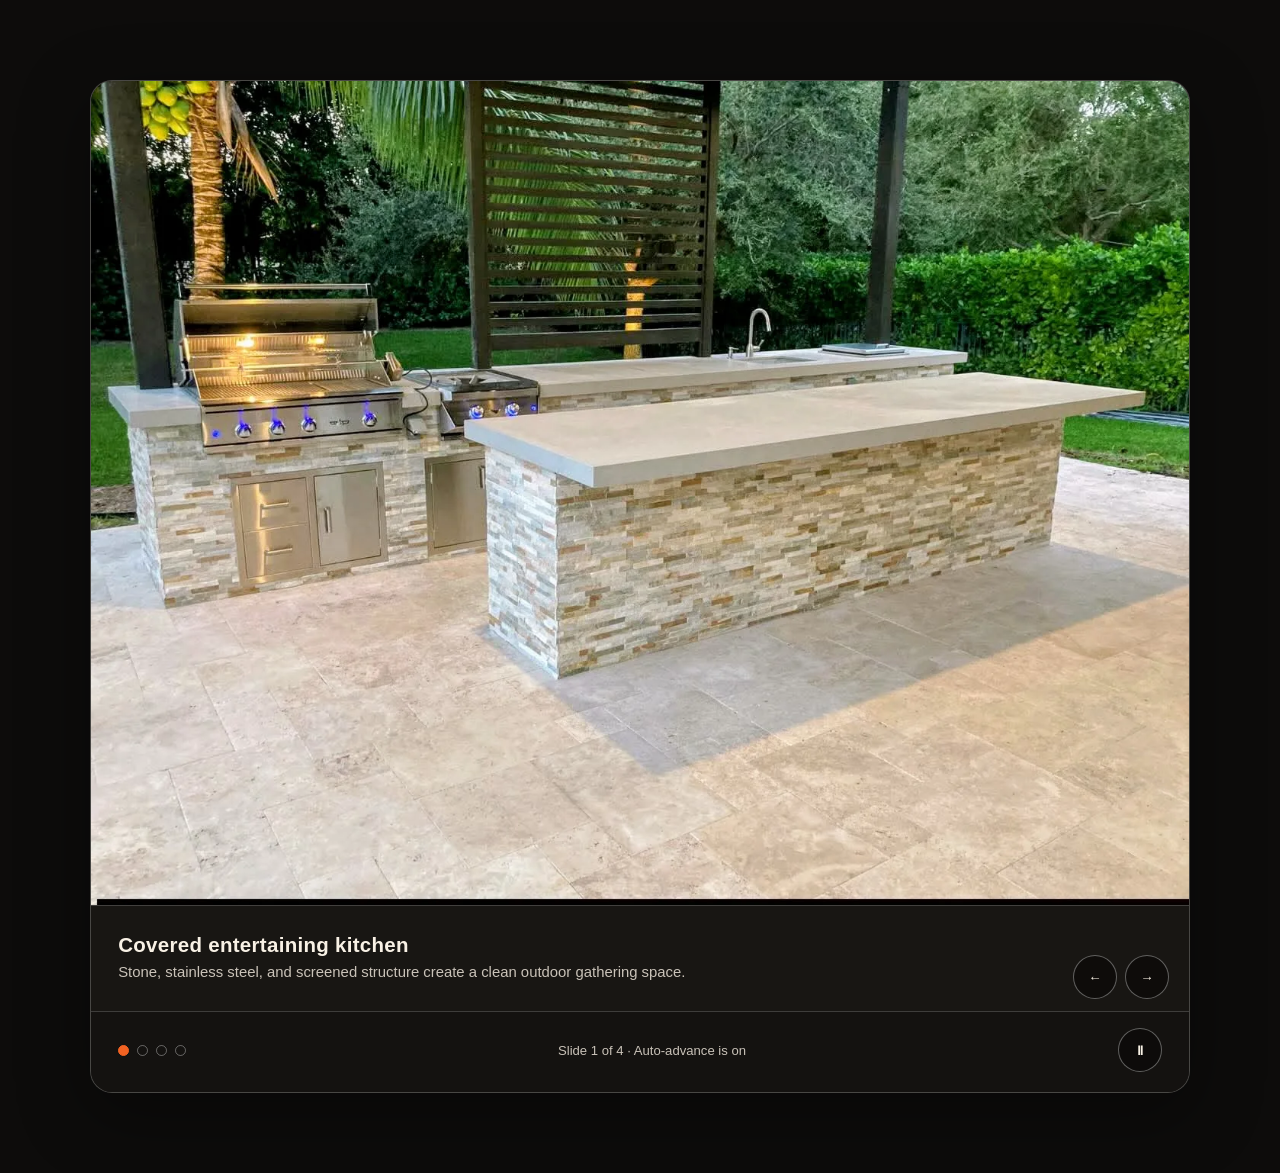
==== carousel/index.html @ 33dff97d "Add files via upload" ====
<!doctype html>
<html lang="en">
  <head>
    <meta charset="UTF-8" />
    <meta name="viewport" content="width=device-width, initial-scale=1" />
    <meta name="robots" content="noindex, nofollow" />
    <title>Featured Outdoor Living Projects</title>
    <link rel="stylesheet" href="./carousel.css" />
  </head>
  <body>
    <main class="media-preview">
      <section class="carousel" id="portfolio-carousel" aria-roledescription="carousel" aria-label="Featured outdoor living project images" tabindex="0">
        <div class="carousel__slides">
          <article class="carousel__slide" aria-hidden="false" aria-label="Slide 1 of 4">
            <div class="carousel__image-wrap">
              <img class="carousel__image" src="./images/bok-outdoor-kitchen-dusk-pergola-web.webp" alt="Outdoor kitchen with a stone island, stainless grill, and a dark slatted pergola screen at dusk." />
            </div>
            <div class="carousel__caption">
              <b>Covered entertaining kitchen</b>
              <span>Stone, stainless steel, and screened structure create a clean outdoor gathering space.</span>
            </div>
          </article>
          <article class="carousel__slide" aria-hidden="true" aria-label="Slide 2 of 4">
            <div class="carousel__image-wrap">
              <img class="carousel__image" src="./images/bok-modern-outdoor-kitchen-web.webp" alt="Modern outdoor kitchen with stainless appliances, dark veined countertop, and horizontal slatted privacy screen." loading="lazy" />
            </div>
            <div class="carousel__caption">
              <b>Modern kitchen detail</b>
              <span>Appliances, stonework, and screen-wall details help the project read at a glance.</span>
            </div>
          </article>
          <article class="carousel__slide" aria-hidden="true" aria-label="Slide 3 of 4">
            <div class="carousel__image-wrap">
              <img class="carousel__image" src="./images/bok-specialty-cooking-kitchen-web.webp" alt="Outdoor specialty-cooking kitchen with a brick pizza oven, ceramic smoker, grill, and stone cabinetry." loading="lazy" />
            </div>
            <div class="carousel__caption">
              <b>Specialty cooking zone</b>
              <span>A project image that communicates real cooking capability without relying on promotional claims.</span>
            </div>
          </article>
          <article class="carousel__slide" aria-hidden="true" aria-label="Slide 4 of 4">
            <div class="carousel__image-wrap">
              <img class="carousel__image" src="./images/bok-covered-kitchen-fluted-island-web.webp" alt="Covered outdoor kitchen with a fluted island, integrated refrigerator, stainless grill, warm wood ceiling, and screened opening." loading="lazy" />
            </div>
            <div class="carousel__caption">
              <b>Material-forward entertaining space</b>
              <span>Fluted island cabinetry, integrated appliances, and a covered ceiling bring the outdoor kitchen together.</span>
            </div>
          </article>
        </div>
        <div class="carousel__controls" aria-label="Carousel navigation">
          <button class="carousel__control" type="button" data-action="previous" aria-label="Previous slide">←</button>
          <button class="carousel__control" type="button" data-action="next" aria-label="Next slide">→</button>
        </div>
        <footer class="carousel__footer">
          <div class="carousel__dots" role="tablist" aria-label="Choose a slide">
            <button class="carousel__dot" type="button" role="tab" aria-label="Show slide 1" aria-current="true" data-slide="0"></button>
            <button class="carousel__dot" type="button" role="tab" aria-label="Show slide 2" aria-current="false" data-slide="1"></button>
            <button class="carousel__dot" type="button" role="tab" aria-label="Show slide 3" aria-current="false" data-slide="2"></button>
            <button class="carousel__dot" type="button" role="tab" aria-label="Show slide 4" aria-current="false" data-slide="3"></button>
          </div>
          <span class="carousel__meta" id="carousel-status" aria-live="polite">Slide 1 of 4 · Auto-advance is on</span>
          <button class="carousel__toggle" type="button" data-action="toggle" aria-pressed="false" aria-label="Pause auto-advance">Ⅱ</button>
        </footer>
      </section>
    </main>
    <script type="module" src="./carousel.js"></script>
  </body>
</html>
---- carousel/carousel.css ----
:root {
  color-scheme: dark;
  --ink: #11100f;
  --panel: #201e1b;
  --line: rgba(255, 255, 255, 0.18);
  --soft: #c9c2b8;
  --cream: #f8f1e5;
  --orange: #f26222;
  --gold: #d9ad59;
  --ease-out: cubic-bezier(0.23, 1, 0.32, 1);
}

* { box-sizing: border-box; }

body {
  margin: 0;
  min-width: 320px;
  background: #0d0c0b;
  color: var(--cream);
  font-family: Arial, Helvetica, sans-serif;
}

.media-preview {
  width: min(100%, 1180px);
  margin: 0 auto;
  padding: clamp(2.5rem, 7vw, 5rem) clamp(1rem, 4vw, 2.5rem);
}

.media-preview__eyebrow,
.media-preview__label {
  display: inline-flex;
  margin: 0 0 0.9rem;
  color: var(--gold);
  font-size: 0.75rem;
  font-weight: 800;
  letter-spacing: 0.14em;
  line-height: 1.2;
  text-transform: uppercase;
}

.media-preview__heading {
  max-width: 16ch;
  margin: 0;
  color: var(--cream);
  font-size: clamp(2rem, 5vw, 4.6rem);
  letter-spacing: -0.055em;
  line-height: 0.96;
  text-transform: uppercase;
}

.media-preview__intro {
  max-width: 60ch;
  margin: 1.25rem 0 2rem;
  color: var(--soft);
  font-size: 1rem;
  line-height: 1.6;
}

.carousel {
  position: relative;
  overflow: hidden;
  border: 1px solid var(--line);
  border-radius: 22px;
  background: var(--panel);
  box-shadow: 0 20px 70px rgba(0, 0, 0, 0.38);
}

.carousel:focus-visible,
.carousel button:focus-visible {
  outline: 3px solid var(--gold);
  outline-offset: 4px;
}

.carousel__slides {
  position: relative;
  min-height: min(68vw, 610px);
}

.carousel__slide {
  position: absolute;
  inset: 0;
  display: grid;
  grid-template-rows: 1fr auto;
  pointer-events: none;
  opacity: 0;
  transform: scale(1.018);
  transition: opacity 400ms var(--ease-out), transform 650ms var(--ease-out);
}

.carousel__slide[aria-hidden="false"] {
  position: relative;
  pointer-events: auto;
  opacity: 1;
  transform: scale(1);
}

.carousel__image-wrap {
  min-height: min(57vw, 480px);
  overflow: hidden;
  background: #0a0a0a;
}

.carousel__image {
  display: block;
  width: 100%;
  height: 100%;
  min-height: min(57vw, 480px);
  object-fit: cover;
  object-position: center;
}

.carousel__caption {
  display: grid;
  gap: 0.35rem;
  padding: clamp(1rem, 3vw, 1.7rem);
  border-top: 1px solid var(--line);
  background: #181613;
}

.carousel__caption b {
  color: var(--cream);
  font-size: clamp(1rem, 2vw, 1.28rem);
  letter-spacing: 0.015em;
}

.carousel__caption span {
  color: var(--soft);
  font-size: 0.93rem;
  line-height: 1.45;
}

.carousel__controls {
  position: absolute;
  right: clamp(0.75rem, 2vw, 1.25rem);
  bottom: clamp(4.8rem, 10vw, 5.8rem);
  display: flex;
  gap: 0.5rem;
}

.carousel__control,
.carousel__toggle,
.carousel__dot {
  border: 1px solid rgba(255, 255, 255, 0.34);
  color: var(--cream);
  cursor: pointer;
  transition: transform 160ms var(--ease-out), background-color 160ms var(--ease-out), border-color 160ms var(--ease-out);
}

.carousel__control,
.carousel__toggle {
  display: grid;
  min-width: 44px;
  min-height: 44px;
  place-items: center;
  border-radius: 50%;
  background: rgba(11, 10, 9, 0.74);
  font-weight: 800;
}

.carousel__control:hover,
.carousel__toggle:hover,
.carousel__dot:hover {
  border-color: var(--gold);
  background: rgba(217, 173, 89, 0.2);
}

.carousel__control:active,
.carousel__toggle:active,
.carousel__dot:active { transform: scale(0.97); }

.carousel__footer {
  display: flex;
  flex-wrap: wrap;
  align-items: center;
  justify-content: space-between;
  gap: 1rem;
  padding: 1rem clamp(1rem, 3vw, 1.7rem) 1.25rem;
  border-top: 1px solid var(--line);
  background: #141210;
}

.carousel__dots { display: flex; align-items: center; gap: 0.5rem; }

.carousel__dot {
  width: 11px;
  height: 11px;
  padding: 0;
  border-radius: 50%;
  background: transparent;
}

.carousel__dot[aria-current="true"] { border-color: var(--orange); background: var(--orange); }

.carousel__meta { color: var(--soft); font-size: 0.82rem; }

.media-social {
  display: grid;
  grid-template-columns: 1.15fr 0.85fr;
  gap: 1.5rem;
  margin-top: clamp(2rem, 5vw, 4rem);
}

.media-social__panel {
  padding: clamp(1.25rem, 3vw, 2rem);
  border: 1px solid var(--line);
  border-radius: 18px;
  background: var(--panel);
}

.media-social__heading {
  margin: 0;
  font-size: clamp(1.35rem, 2.6vw, 2rem);
  letter-spacing: -0.03em;
  text-transform: uppercase;
}

.media-social__copy { margin: 0.9rem 0 0; color: var(--soft); line-height: 1.55; }

.media-social__steps { margin: 1.1rem 0 0; padding-left: 1.2rem; color: var(--soft); line-height: 1.7; }

.media-social__notice {
  margin: 0;
  padding: 1rem;
  border-left: 3px solid var(--orange);
  color: var(--cream);
  background: rgba(242, 98, 34, 0.1);
  line-height: 1.5;
}

@media (max-width: 720px) {
  .media-social { grid-template-columns: 1fr; }
  .carousel__slides, .carousel__image-wrap, .carousel__image { min-height: 68vw; }
  .carousel__controls { bottom: 5.8rem; }
}

@media (prefers-reduced-motion: reduce) {
  *, *::before, *::after { scroll-behavior: auto !important; transition-duration: 0.01ms !important; animation-duration: 0.01ms !important; }
}
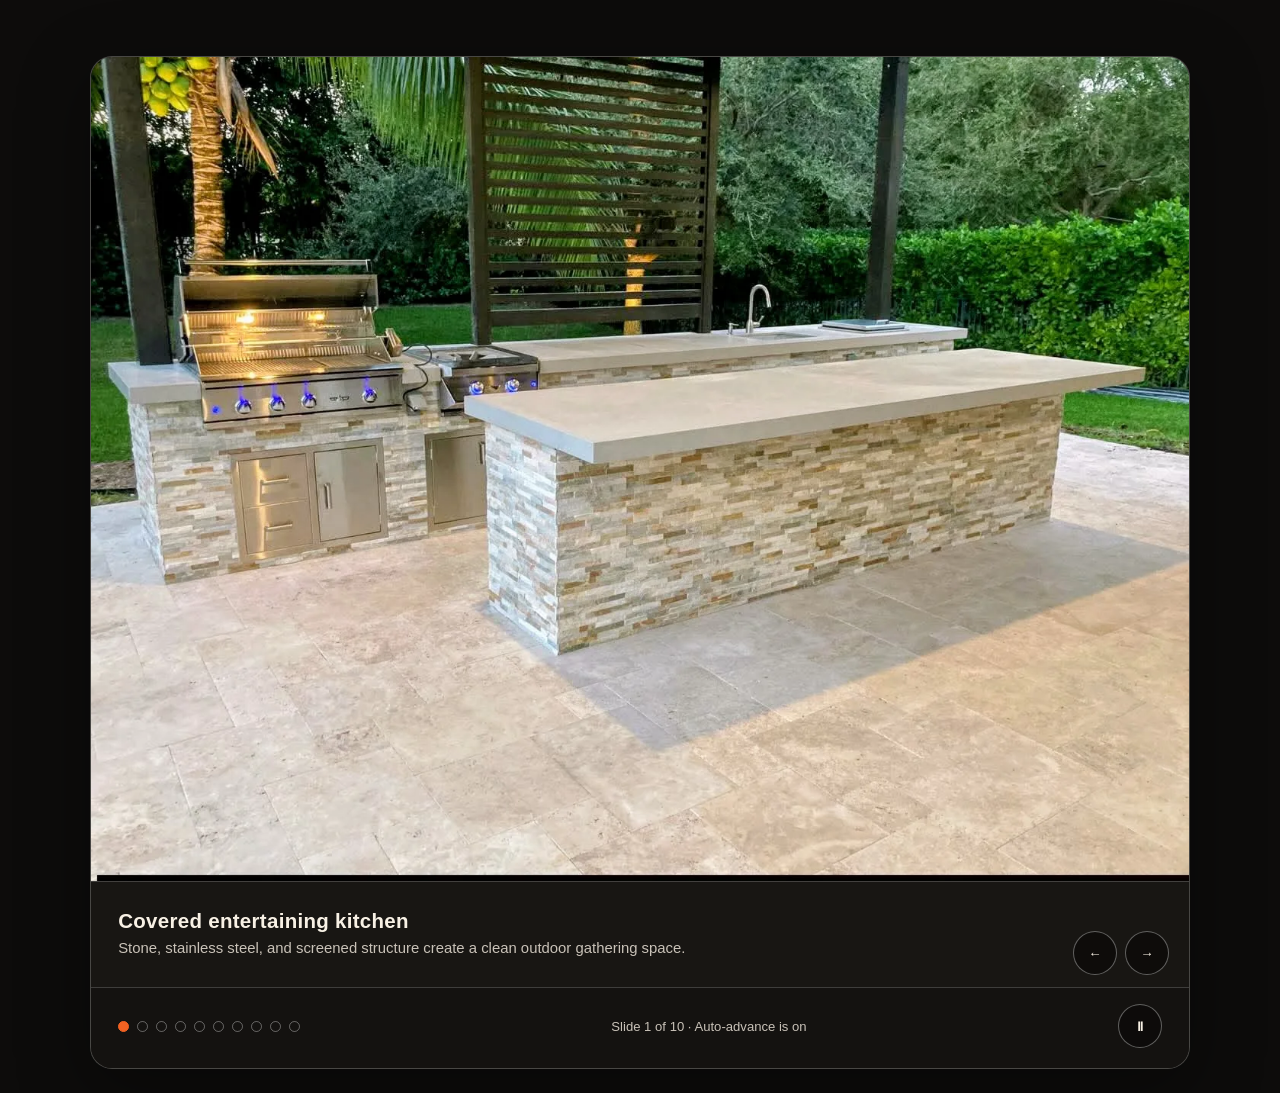
==== commit fe32556e: "Expand carousel to 10 slides" ====
--- a/carousel/index.html
+++ b/carousel/index.html
@@ -11,7 +11,7 @@
     <main class="media-preview">
       <section class="carousel" id="portfolio-carousel" aria-roledescription="carousel" aria-label="Featured outdoor living project images" tabindex="0">
         <div class="carousel__slides">
-          <article class="carousel__slide" aria-hidden="false" aria-label="Slide 1 of 4">
+          <article class="carousel__slide" aria-hidden="false" aria-label="Slide 1 of 10">
             <div class="carousel__image-wrap">
               <img class="carousel__image" src="./images/bok-outdoor-kitchen-dusk-pergola-web.webp" alt="Outdoor kitchen with a stone island, stainless grill, and a dark slatted pergola screen at dusk." />
             </div>
@@ -20,7 +20,7 @@
               <span>Stone, stainless steel, and screened structure create a clean outdoor gathering space.</span>
             </div>
           </article>
-          <article class="carousel__slide" aria-hidden="true" aria-label="Slide 2 of 4">
+          <article class="carousel__slide" aria-hidden="true" aria-label="Slide 2 of 10">
             <div class="carousel__image-wrap">
               <img class="carousel__image" src="./images/bok-modern-outdoor-kitchen-web.webp" alt="Modern outdoor kitchen with stainless appliances, dark veined countertop, and horizontal slatted privacy screen." loading="lazy" />
             </div>
@@ -29,7 +29,7 @@
               <span>Appliances, stonework, and screen-wall details help the project read at a glance.</span>
             </div>
           </article>
-          <article class="carousel__slide" aria-hidden="true" aria-label="Slide 3 of 4">
+          <article class="carousel__slide" aria-hidden="true" aria-label="Slide 3 of 10">
             <div class="carousel__image-wrap">
               <img class="carousel__image" src="./images/bok-specialty-cooking-kitchen-web.webp" alt="Outdoor specialty-cooking kitchen with a brick pizza oven, ceramic smoker, grill, and stone cabinetry." loading="lazy" />
             </div>
@@ -38,13 +38,67 @@
               <span>A project image that communicates real cooking capability without relying on promotional claims.</span>
             </div>
           </article>
-          <article class="carousel__slide" aria-hidden="true" aria-label="Slide 4 of 4">
+          <article class="carousel__slide" aria-hidden="true" aria-label="Slide 4 of 10">
             <div class="carousel__image-wrap">
               <img class="carousel__image" src="./images/bok-covered-kitchen-fluted-island-web.webp" alt="Covered outdoor kitchen with a fluted island, integrated refrigerator, stainless grill, warm wood ceiling, and screened opening." loading="lazy" />
             </div>
             <div class="carousel__caption">
               <b>Material-forward entertaining space</b>
               <span>Fluted island cabinetry, integrated appliances, and a covered ceiling bring the outdoor kitchen together.</span>
+            </div>
+          </article>
+          <article class="carousel__slide" aria-hidden="true" aria-label="Slide 5 of 10">
+            <div class="carousel__image-wrap">
+              <img class="carousel__image" src="./images/bok-stacked-stone-run-blue-knob-grill-web.webp" alt="Long stacked-stone outdoor kitchen at dusk with an open stainless grill hood lit from inside, a side burner, sink, and light concrete-look countertop." loading="lazy" />
+            </div>
+            <div class="carousel__caption">
+              <b>Stone-clad cooking run</b>
+              <span>A full-length run with grill, side burner, sink, and storage set into stacked stone.</span>
+            </div>
+          </article>
+          <article class="carousel__slide" aria-hidden="true" aria-label="Slide 6 of 10">
+            <div class="carousel__image-wrap">
+              <img class="carousel__image" src="./images/bok-black-granite-waterfall-run-web.webp" alt="Outdoor kitchen run with a black veined granite waterfall countertop, stainless grill, side burner, sink, and stacked drawer units under a white slatted screen." loading="lazy" />
+            </div>
+            <div class="carousel__caption">
+              <b>Waterfall-edge countertop</b>
+              <span>Veined granite carried down the end panel, with grill, burner, sink, and drawer storage in line.</span>
+            </div>
+          </article>
+          <article class="carousel__slide" aria-hidden="true" aria-label="Slide 7 of 10">
+            <div class="carousel__image-wrap">
+              <img class="carousel__image" src="./images/bok-l-shape-wood-tile-egg-web.webp" alt="L-shaped outdoor kitchen with dark granite counters, wood-look tile facing, a ceramic charcoal cooker, stainless grill, sink, and woven-pattern backsplash." loading="lazy" />
+            </div>
+            <div class="carousel__caption">
+              <b>L-shaped layout with charcoal cooker</b>
+              <span>A wrapped counter that adds seating length and holds both gas and ceramic charcoal cooking.</span>
+            </div>
+          </article>
+          <article class="carousel__slide" aria-hidden="true" aria-label="Slide 8 of 10">
+            <div class="carousel__image-wrap">
+              <img class="carousel__image" src="./images/bok-lakefront-stone-grill-run-web.webp" alt="Waterfront outdoor kitchen with dark stacked-stone facing, a textured backsplash wall, stainless grill, beverage centers, and a ceramic charcoal cooker." loading="lazy" />
+            </div>
+            <div class="carousel__caption">
+              <b>Waterfront cooking run</b>
+              <span>A long counter built to a lake view, with beverage storage and a dedicated charcoal station.</span>
+            </div>
+          </article>
+          <article class="carousel__slide" aria-hidden="true" aria-label="Slide 9 of 10">
+            <div class="carousel__image-wrap">
+              <img class="carousel__image" src="./images/bok-block-buildout-pergola-web.webp" alt="Block-and-mortar outdoor kitchen framework under a timber pergola, with counter openings framed and travertine paving partially installed." loading="lazy" />
+            </div>
+            <div class="carousel__caption">
+              <b>Structure in progress</b>
+              <span>The masonry framework and appliance openings before stone, counters, and equipment go in.</span>
+            </div>
+          </article>
+          <article class="carousel__slide" aria-hidden="true" aria-label="Slide 10 of 10">
+            <div class="carousel__image-wrap">
+              <img class="carousel__image" src="./images/bok-night-blue-led-kitchen-web.webp" alt="Outdoor kitchen and island lit by blue accent lighting at night, with a lit covered ceiling and an illuminated privacy screen beyond." loading="lazy" />
+            </div>
+            <div class="carousel__caption">
+              <b>Evening lighting</b>
+              <span>Integrated accent lighting under the counters and island keeps the space usable after dark.</span>
             </div>
           </article>
         </div>
@@ -58,8 +112,14 @@
             <button class="carousel__dot" type="button" role="tab" aria-label="Show slide 2" aria-current="false" data-slide="1"></button>
             <button class="carousel__dot" type="button" role="tab" aria-label="Show slide 3" aria-current="false" data-slide="2"></button>
             <button class="carousel__dot" type="button" role="tab" aria-label="Show slide 4" aria-current="false" data-slide="3"></button>
+            <button class="carousel__dot" type="button" role="tab" aria-label="Show slide 5" aria-current="false" data-slide="4"></button>
+            <button class="carousel__dot" type="button" role="tab" aria-label="Show slide 6" aria-current="false" data-slide="5"></button>
+            <button class="carousel__dot" type="button" role="tab" aria-label="Show slide 7" aria-current="false" data-slide="6"></button>
+            <button class="carousel__dot" type="button" role="tab" aria-label="Show slide 8" aria-current="false" data-slide="7"></button>
+            <button class="carousel__dot" type="button" role="tab" aria-label="Show slide 9" aria-current="false" data-slide="8"></button>
+            <button class="carousel__dot" type="button" role="tab" aria-label="Show slide 10" aria-current="false" data-slide="9"></button>
           </div>
-          <span class="carousel__meta" id="carousel-status" aria-live="polite">Slide 1 of 4 · Auto-advance is on</span>
+          <span class="carousel__meta" id="carousel-status" aria-live="polite">Slide 1 of 10 · Auto-advance is on</span>
           <button class="carousel__toggle" type="button" data-action="toggle" aria-pressed="false" aria-label="Pause auto-advance">Ⅱ</button>
         </footer>
       </section>
--- a/carousel/carousel.css
+++ b/carousel/carousel.css
@@ -23,7 +23,7 @@
 .media-preview {
   width: min(100%, 1180px);
   margin: 0 auto;
-  padding: clamp(2.5rem, 7vw, 5rem) clamp(1rem, 4vw, 2.5rem);
+  padding: clamp(1.5rem, 5vw, 3.5rem) clamp(1rem, 4vw, 2.5rem) clamp(0.75rem, 2vw, 1.5rem);
 }
 
 .media-preview__eyebrow,
